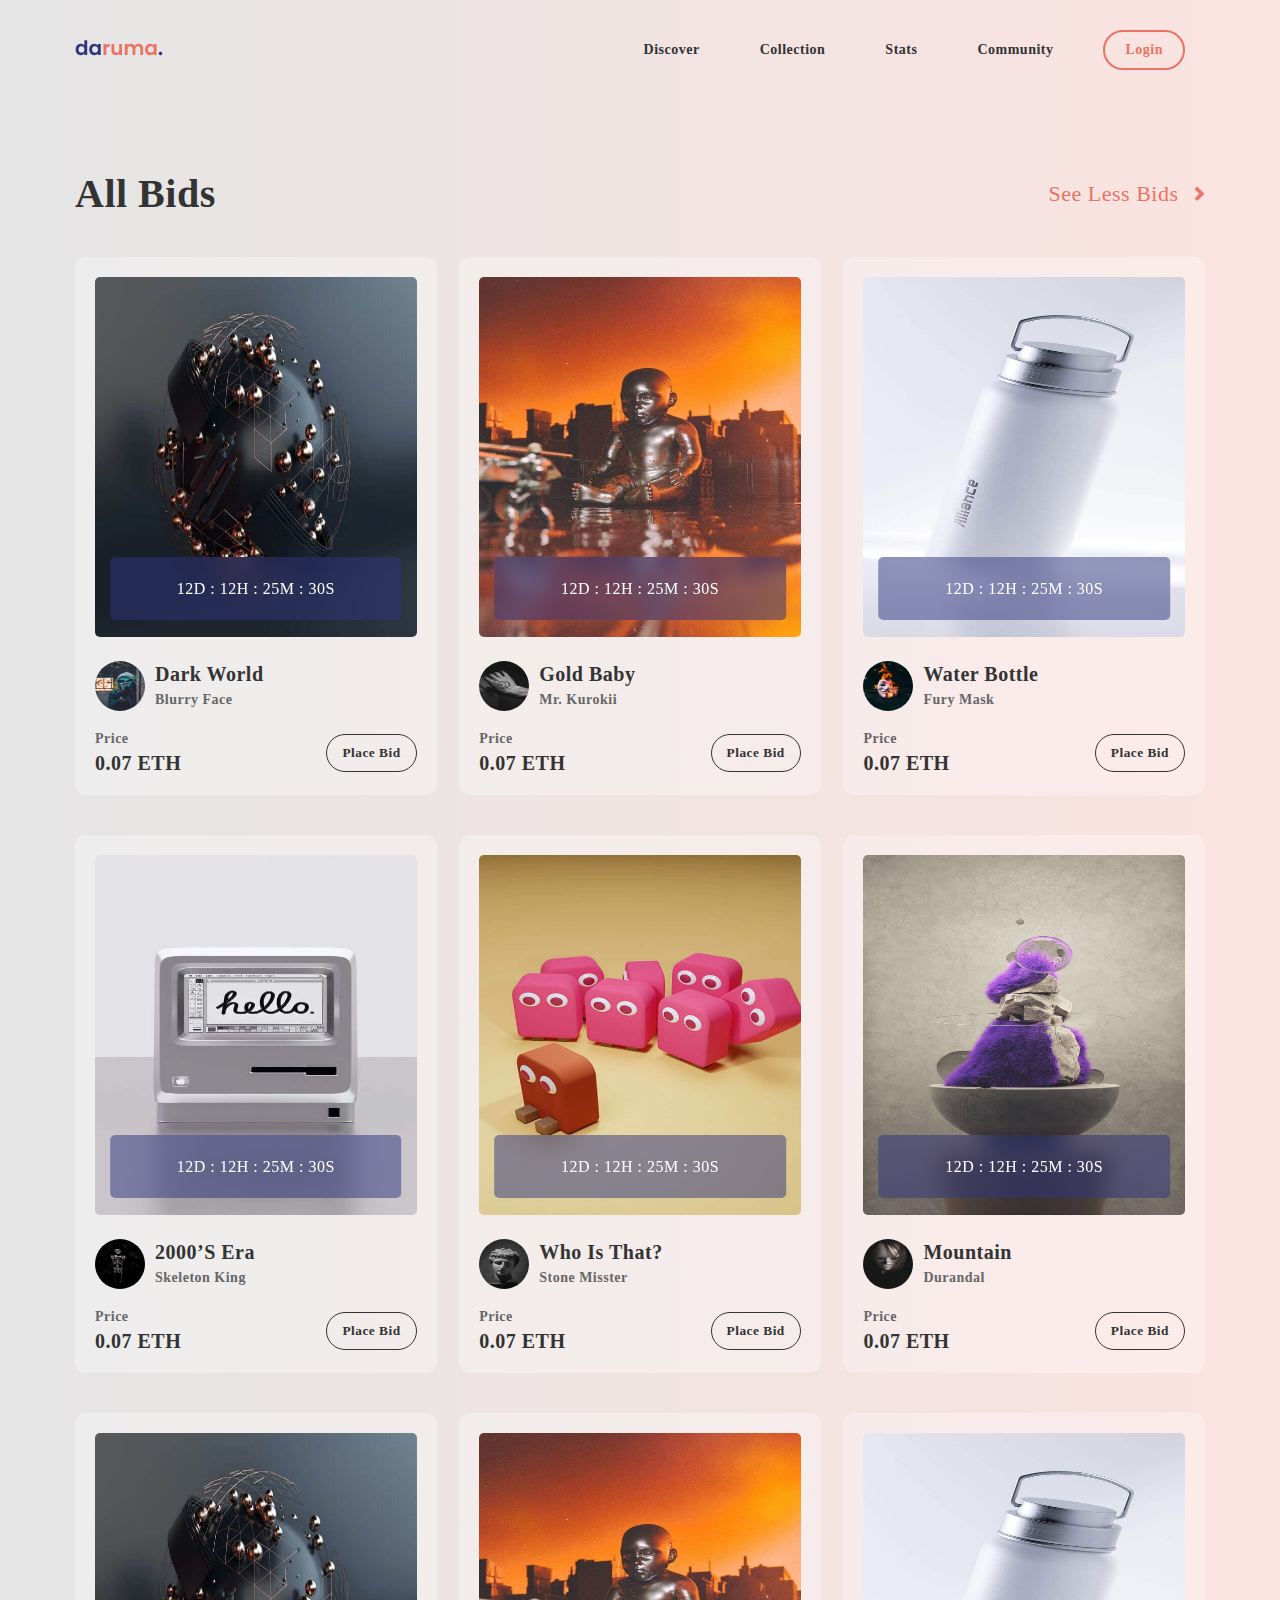
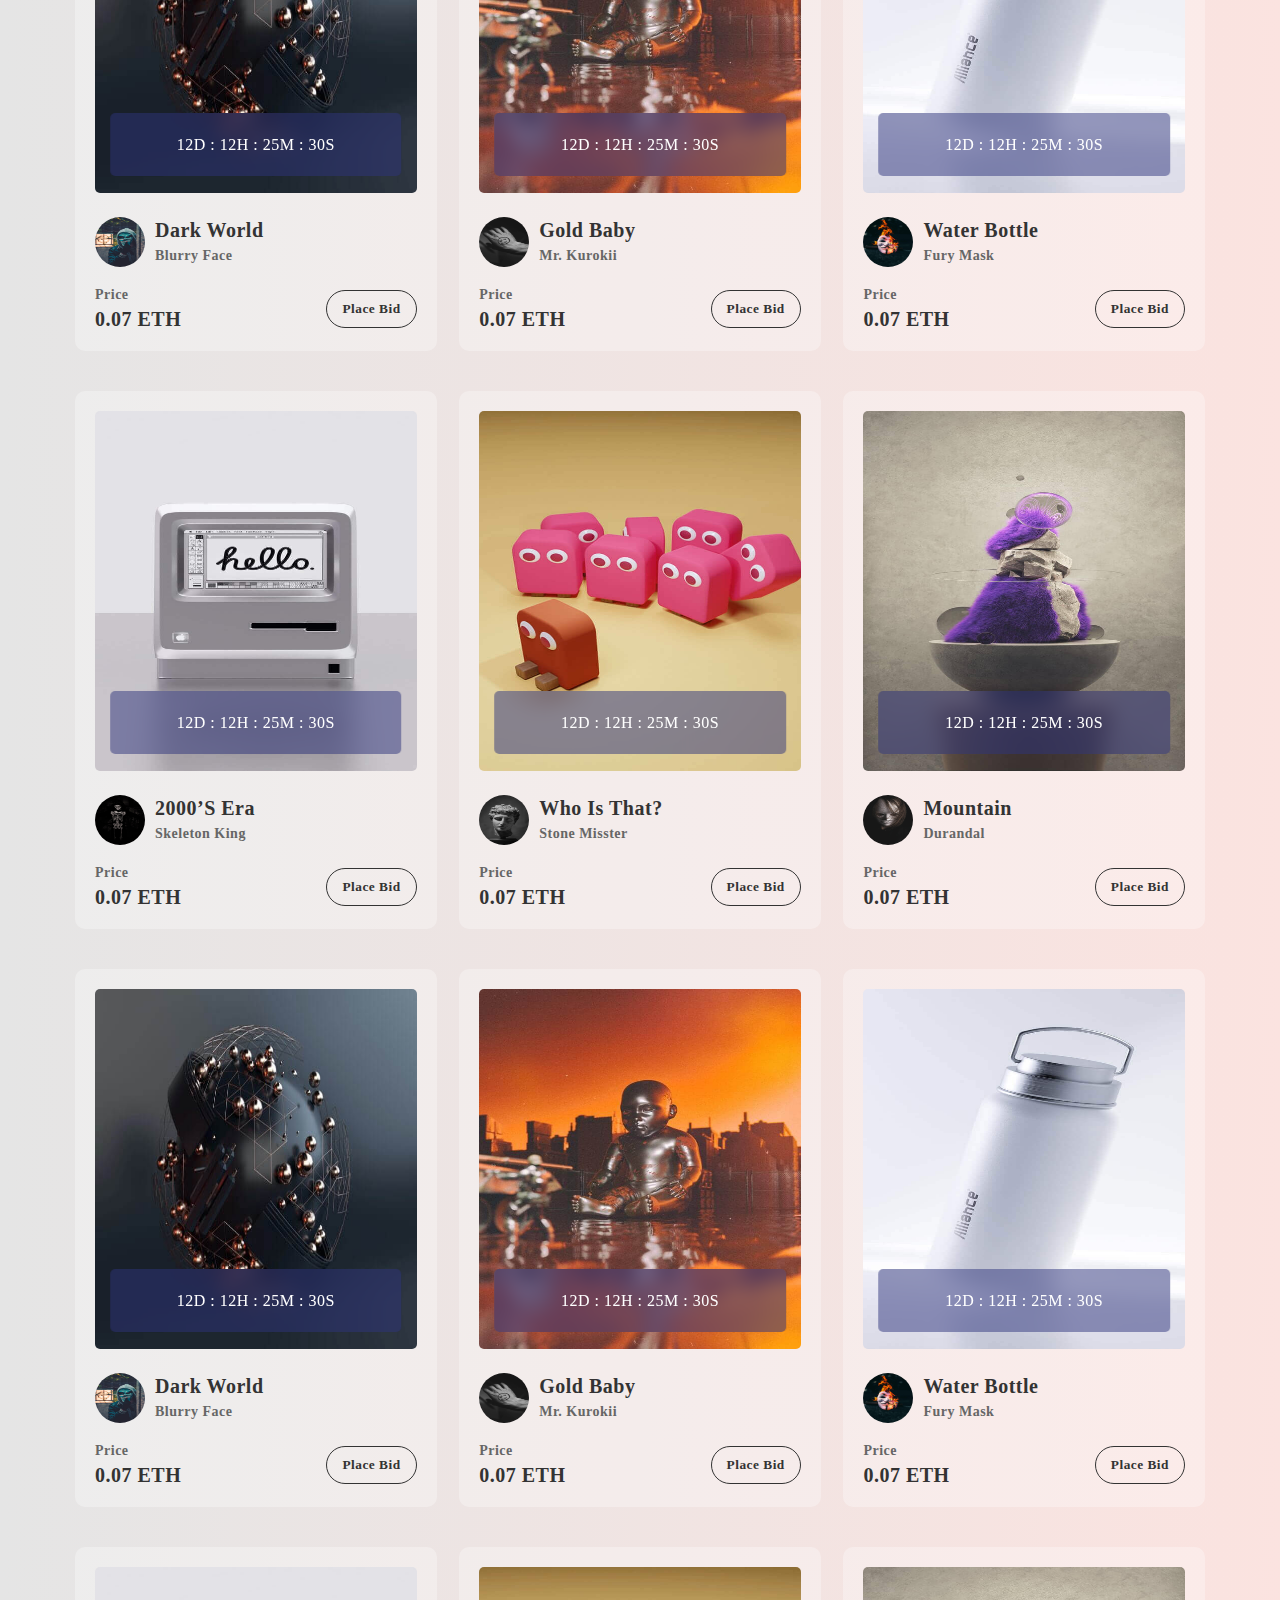
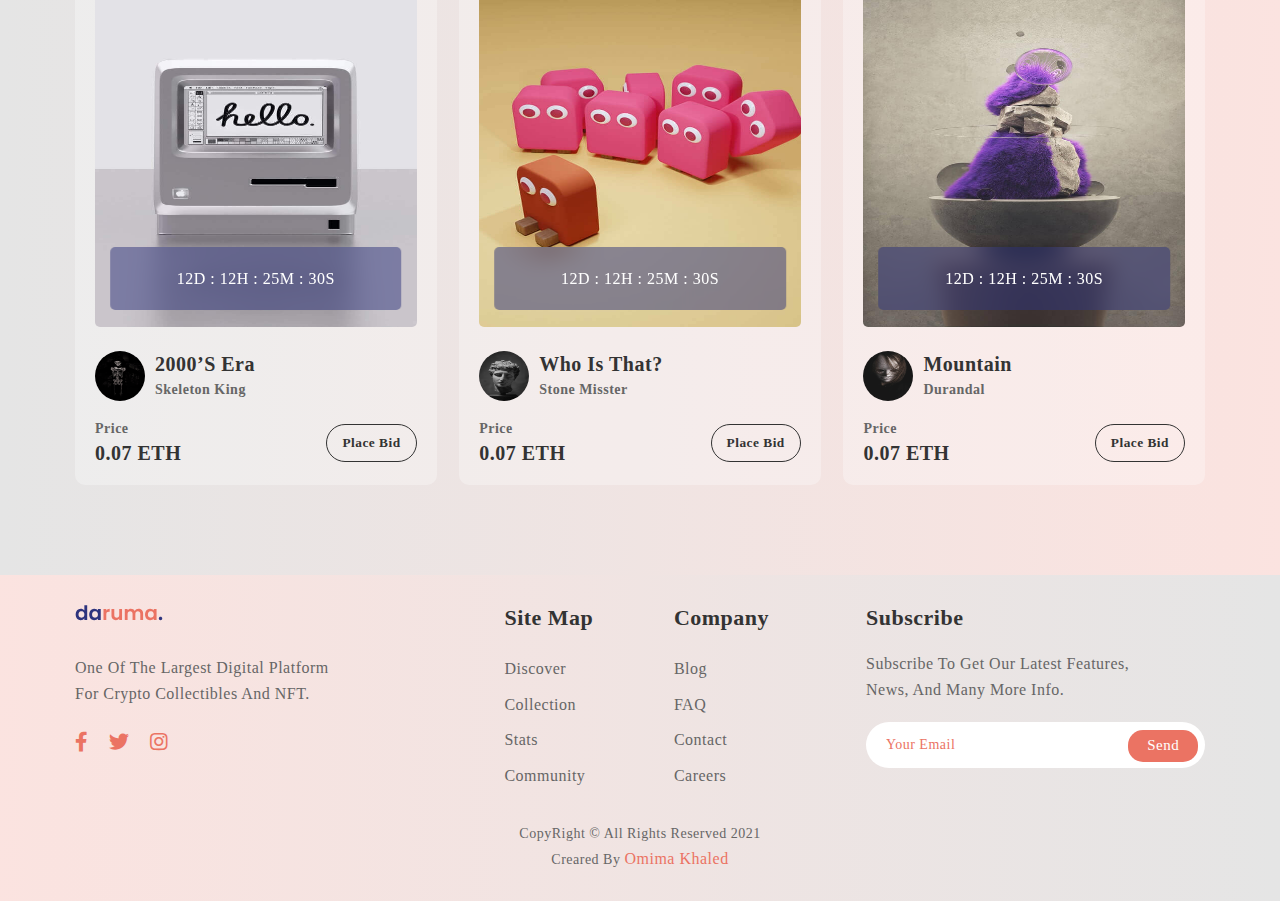
==== bids.html @ 7a7c2b6b "upload Daruma project" ====
<!DOCTYPE html>
<html lang="en">

<head>
    <meta charset="UTF-8">
    <meta name="viewport" content="width=device-width, initial-scale=1.0">
    <title>Daruma</title>
    <link rel="icon" href="images/page-Icon.png">
    <!-- main css file -->
    <link rel="stylesheet" href="css/style.css">
    <!-- font awesome css file -->
    <link rel="stylesheet" href="css/all.min.css">
    <!-- font family : metropolis -->
    <link rel="stylesheet" media="screen" href="https://fontlibrary.org//face/metropolis" type="text/css" />
    <!-- font family : poppins  -->
    <link rel="preconnect" href="https://fonts.googleapis.com">
    <link rel="preconnect" href="https://fonts.gstatic.com" crossorigin>
    <link
        href="https://fonts.googleapis.com/css2?family=Poppins:ital,wght@0,100;0,200;0,300;0,400;0,500;0,600;0,700;0,800;0,900;1,100;1,200;1,300;1,400;1,500;1,600;1,700;1,800;1,900&display=swap"
        rel="stylesheet">
</head>

<body>
    <div class="header" style="background-image: var(--gradient-2) ;">
        <div class="container">
            <header>
                <div class="logo">
                    <a href="index.html">
                        <svg width="88" height="16" viewBox="0 0 88 16" fill="none" xmlns="http://www.w3.org/2000/svg">
                            <path
                                d="M0.66 9.42C0.66 8.3 0.88 7.30667 1.32 6.44C1.77333 5.57333 2.38667 4.90667 3.16 4.44C3.93333 3.97333 4.79333 3.74 5.74 3.74C6.46 3.74 7.14667 3.9 7.8 4.22C8.45333 4.52667 8.97333 4.94 9.36 5.46V0.2H12.2V15H9.36V13.36C9.01333 13.9067 8.52667 14.3467 7.9 14.68C7.27333 15.0133 6.54667 15.18 5.72 15.18C4.78667 15.18 3.93333 14.94 3.16 14.46C2.38667 13.98 1.77333 13.3067 1.32 12.44C0.88 11.56 0.66 10.5533 0.66 9.42ZM9.38 9.46C9.38 8.78 9.24667 8.2 8.98 7.72C8.71333 7.22667 8.35333 6.85333 7.9 6.6C7.44667 6.33333 6.96 6.2 6.44 6.2C5.92 6.2 5.44 6.32667 5 6.58C4.56 6.83333 4.2 7.20667 3.92 7.7C3.65333 8.18 3.52 8.75333 3.52 9.42C3.52 10.0867 3.65333 10.6733 3.92 11.18C4.2 11.6733 4.56 12.0533 5 12.32C5.45333 12.5867 5.93333 12.72 6.44 12.72C6.96 12.72 7.44667 12.5933 7.9 12.34C8.35333 12.0733 8.71333 11.7 8.98 11.22C9.24667 10.7267 9.38 10.14 9.38 9.46ZM14.2147 9.42C14.2147 8.3 14.4347 7.30667 14.8747 6.44C15.328 5.57333 15.9347 4.90667 16.6947 4.44C17.468 3.97333 18.328 3.74 19.2747 3.74C20.1014 3.74 20.8214 3.90667 21.4347 4.24C22.0614 4.57333 22.5614 4.99333 22.9347 5.5V3.92H25.7547V15H22.9347V13.38C22.5747 13.9 22.0747 14.3333 21.4347 14.68C20.808 15.0133 20.0814 15.18 19.2547 15.18C18.3214 15.18 17.468 14.94 16.6947 14.46C15.9347 13.98 15.328 13.3067 14.8747 12.44C14.4347 11.56 14.2147 10.5533 14.2147 9.42ZM22.9347 9.46C22.9347 8.78 22.8014 8.2 22.5347 7.72C22.268 7.22667 21.908 6.85333 21.4547 6.6C21.0014 6.33333 20.5147 6.2 19.9947 6.2C19.4747 6.2 18.9947 6.32667 18.5547 6.58C18.1147 6.83333 17.7547 7.20667 17.4747 7.7C17.208 8.18 17.0747 8.75333 17.0747 9.42C17.0747 10.0867 17.208 10.6733 17.4747 11.18C17.7547 11.6733 18.1147 12.0533 18.5547 12.32C19.008 12.5867 19.488 12.72 19.9947 12.72C20.5147 12.72 21.0014 12.5933 21.4547 12.34C21.908 12.0733 22.268 11.7 22.5347 11.22C22.8014 10.7267 22.9347 10.14 22.9347 9.46ZM85.5497 15.14C85.043 15.14 84.623 14.9867 84.2897 14.68C83.9697 14.36 83.8097 13.9667 83.8097 13.5C83.8097 13.0333 83.9697 12.6467 84.2897 12.34C84.623 12.02 85.043 11.86 85.5497 11.86C86.043 11.86 86.4497 12.02 86.7697 12.34C87.0897 12.6467 87.2497 13.0333 87.2497 13.5C87.2497 13.9667 87.0897 14.36 86.7697 14.68C86.4497 14.9867 86.043 15.14 85.5497 15.14Z"
                                fill="#2E347E" />
                            <path
                                d="M31.2894 5.64C31.6494 5.05333 32.116 4.59333 32.6894 4.26C33.276 3.92667 33.9427 3.76 34.6894 3.76V6.7H33.9494C33.0694 6.7 32.4027 6.90667 31.9494 7.32C31.5094 7.73333 31.2894 8.45333 31.2894 9.48V15H28.4894V3.92H31.2894V5.64ZM47.0353 3.92V15H44.2153V13.6C43.8553 14.08 43.382 14.46 42.7953 14.74C42.222 15.0067 41.5953 15.14 40.9153 15.14C40.0486 15.14 39.282 14.96 38.6153 14.6C37.9486 14.2267 37.422 13.6867 37.0353 12.98C36.662 12.26 36.4753 11.4067 36.4753 10.42V3.92H39.2753V10.02C39.2753 10.9 39.4953 11.58 39.9353 12.06C40.3753 12.5267 40.9753 12.76 41.7353 12.76C42.5086 12.76 43.1153 12.5267 43.5553 12.06C43.9953 11.58 44.2153 10.9 44.2153 10.02V3.92H47.0353ZM63.558 3.76C64.918 3.76 66.0113 4.18 66.838 5.02C67.678 5.84667 68.098 7.00667 68.098 8.5V15H65.298V8.88C65.298 8.01333 65.078 7.35333 64.638 6.9C64.198 6.43333 63.598 6.2 62.838 6.2C62.078 6.2 61.4713 6.43333 61.018 6.9C60.578 7.35333 60.358 8.01333 60.358 8.88V15H57.558V8.88C57.558 8.01333 57.338 7.35333 56.898 6.9C56.458 6.43333 55.858 6.2 55.098 6.2C54.3246 6.2 53.7113 6.43333 53.258 6.9C52.818 7.35333 52.598 8.01333 52.598 8.88V15H49.798V3.92H52.598V5.26C52.958 4.79333 53.418 4.42667 53.978 4.16C54.5513 3.89333 55.178 3.76 55.858 3.76C56.7246 3.76 57.498 3.94667 58.178 4.32C58.858 4.68 59.3846 5.2 59.758 5.88C60.118 5.24 60.638 4.72667 61.318 4.34C62.0113 3.95333 62.758 3.76 63.558 3.76ZM70.035 9.42C70.035 8.3 70.255 7.30667 70.695 6.44C71.1483 5.57333 71.755 4.90667 72.515 4.44C73.2883 3.97333 74.1483 3.74 75.095 3.74C75.9217 3.74 76.6417 3.90667 77.255 4.24C77.8817 4.57333 78.3817 4.99333 78.755 5.5V3.92H81.575V15H78.755V13.38C78.395 13.9 77.895 14.3333 77.255 14.68C76.6283 15.0133 75.9017 15.18 75.075 15.18C74.1417 15.18 73.2883 14.94 72.515 14.46C71.755 13.98 71.1483 13.3067 70.695 12.44C70.255 11.56 70.035 10.5533 70.035 9.42ZM78.755 9.46C78.755 8.78 78.6217 8.2 78.355 7.72C78.0883 7.22667 77.7283 6.85333 77.275 6.6C76.8217 6.33333 76.335 6.2 75.815 6.2C75.295 6.2 74.815 6.32667 74.375 6.58C73.935 6.83333 73.575 7.20667 73.295 7.7C73.0283 8.18 72.895 8.75333 72.895 9.42C72.895 10.0867 73.0283 10.6733 73.295 11.18C73.575 11.6733 73.935 12.0533 74.375 12.32C74.8283 12.5867 75.3083 12.72 75.815 12.72C76.335 12.72 76.8217 12.5933 77.275 12.34C77.7283 12.0733 78.0883 11.7 78.355 11.22C78.6217 10.7267 78.755 10.14 78.755 9.46Z"
                                fill="#EB7363" />
                        </svg>
                    </a>
                </div>
                <nav>
                    <ul class="links">
                        <li><a href="#discover">Discover</a></li>
                        <li><a href="#collection">Collection</a></li>
                        <li><a href="#stats">Stats</a></li>
                        <li><a href="#community">Community</a></li>
                    </ul>
                    <button id="login-button" class="login">Login</button>
                    <i id="menu" class="fas fa-stream"></i>
                    <i id="profile-pic" class="fas fa-user-circle"></i>
                    <ul class="user-list" style="display: none;">
                        <li>Your profile</li>
                        <li>Setting</li>
                        <li class="log-out">Logout</li>
                    </ul>
                </nav>
            </header>
        </div>
    </div>
    <section class="hot-bid">
        <div class="container">
            <div class="heading-content">
                <h2>All Bids</h2>
                <span class="less-bids"> See Less Bids<i class="fas fa-angle-right"></i> </span>
            </div>
            <div class="hot-bid-cont">
                <div class="hot-bid-img">
                    <img class="bid-image" src="images/bid/bid1.jpg" alt="hot-bid-image">
                    <div class="img-det">
                        <span class="blur"></span>
                        <p class="info"> 12D : 12H : 25M : 30S</p>
                    </div>
                    <div class="bid-img-info">
                        <div class="artist-info">
                            <img class="artist-pp" src="images/bid/bid-d1.jpg" alt="profile-picture">
                            <h4>
                                Dark World
                                <br>
                                <span>Blurry Face</span>
                            </h4>
                        </div>
                        <div class="bid-price">
                            <span>
                                Price
                                <strong>0.07 ETH</strong>
                            </span>
                            <button>Place Bid</button>
                        </div>
                    </div>
                </div>
                <div class="hot-bid-img">
                    <img class="bid-image" src="images/bid/bid2.jpg" alt="hot-bid-image">
                    <div class="img-det">
                        <span class="blur"></span>
                        <p class="info"> 12D : 12H : 25M : 30S</p>
                    </div>
                    <div class="bid-img-info">
                        <div class="artist-info">
                            <img class="artist-pp" src="images/bid/bid-d2.jpg" alt="profile-picture">
                            <h4>
                                Gold baby
                                <br>
                                <span>Mr. Kurokii</span>
                            </h4>
                        </div>
                        <div class="bid-price">
                            <span>
                                Price
                                <strong>0.07 ETH</strong>
                            </span>
                            <button>Place Bid</button>
                        </div>
                    </div>
                </div>
                <div class="hot-bid-img">
                    <img class="bid-image" src="images/bid/bid3.jpg" alt="hot-bid-image">
                    <div class="img-det">
                        <span class="blur"></span>
                        <p class="info"> 12D : 12H : 25M : 30S</p>
                    </div>
                    <div class="bid-img-info">
                        <div class="artist-info">
                            <img class="artist-pp" src="images/bid/bid-d3.jpg" alt="profile-picture">
                            <h4>
                                Water Bottle
                                <br>
                                <span>Fury Mask</span>
                            </h4>
                        </div>
                        <div class="bid-price">
                            <span>
                                Price
                                <strong>0.07 ETH</strong>
                            </span>
                            <button>Place Bid</button>
                        </div>
                    </div>
                </div>
                <div class="hot-bid-img">
                    <img class="bid-image" src="images/bid/bid4.jpg" alt="hot-bid-image">
                    <div class="img-det">
                        <span class="blur"></span>
                        <p class="info"> 12D : 12H : 25M : 30S</p>
                    </div>
                    <div class="bid-img-info">
                        <div class="artist-info">
                            <img class="artist-pp" src="images/bid/bid-d4.jpg" alt="profile-picture">
                            <h4>
                                2000’s Era
                                <br>
                                <span>Skeleton King</span>
                            </h4>
                        </div>
                        <div class="bid-price">
                            <span>
                                Price
                                <strong>0.07 ETH</strong>
                            </span>
                            <button>Place Bid</button>
                        </div>
                    </div>
                </div>
                <div class="hot-bid-img">
                    <img class="bid-image" src="images/bid/bid5.jpg" alt="hot-bid-image">
                    <div class="img-det">
                        <span class="blur"></span>
                        <p class="info"> 12D : 12H : 25M : 30S</p>
                    </div>
                    <div class="bid-img-info">
                        <div class="artist-info">
                            <img class="artist-pp" src="images/bid/bid-d5.jpg" alt="profile-picture">
                            <h4>
                                Who is that?
                                <br>
                                <span>Stone Misster</span>
                            </h4>
                        </div>
                        <div class="bid-price">
                            <span>
                                Price
                                <strong>0.07 ETH</strong>
                            </span>
                            <button>Place Bid</button>
                        </div>
                    </div>
                </div>
                <div class="hot-bid-img">
                    <img class="bid-image" src="images/bid/bid6.jpg" alt="hot-bid-image">
                    <div class="img-det">
                        <span class="blur"></span>
                        <p class="info"> 12D : 12H : 25M : 30S</p>
                    </div>
                    <div class="bid-img-info">
                        <div class="artist-info">
                            <img class="artist-pp" src="images/bid/bid-d6.jpg" alt="profile-picture">
                            <h4>
                                Mountain
                                <br>
                                <span>Durandal</span>
                            </h4>
                        </div>
                        <div class="bid-price">
                            <span>
                                Price
                                <strong>0.07 ETH</strong>
                            </span>
                            <button>Place Bid</button>
                        </div>
                    </div>
                </div>
                <div class="hot-bid-img">
                    <img class="bid-image" src="images/bid/bid1.jpg" alt="hot-bid-image">
                    <div class="img-det">
                        <span class="blur"></span>
                        <p class="info"> 12D : 12H : 25M : 30S</p>
                    </div>
                    <div class="bid-img-info">
                        <div class="artist-info">
                            <img class="artist-pp" src="images/bid/bid-d1.jpg" alt="profile-picture">
                            <h4>
                                Dark World
                                <br>
                                <span>Blurry Face</span>
                            </h4>
                        </div>
                        <div class="bid-price">
                            <span>
                                Price
                                <strong>0.07 ETH</strong>
                            </span>
                            <button>Place Bid</button>
                        </div>
                    </div>
                </div>
                <div class="hot-bid-img">
                    <img class="bid-image" src="images/bid/bid2.jpg" alt="hot-bid-image">
                    <div class="img-det">
                        <span class="blur"></span>
                        <p class="info"> 12D : 12H : 25M : 30S</p>
                    </div>
                    <div class="bid-img-info">
                        <div class="artist-info">
                            <img class="artist-pp" src="images/bid/bid-d2.jpg" alt="profile-picture">
                            <h4>
                                Gold baby
                                <br>
                                <span>Mr. Kurokii</span>
                            </h4>
                        </div>
                        <div class="bid-price">
                            <span>
                                Price
                                <strong>0.07 ETH</strong>
                            </span>
                            <button>Place Bid</button>
                        </div>
                    </div>
                </div>
                <div class="hot-bid-img">
                    <img class="bid-image" src="images/bid/bid3.jpg" alt="hot-bid-image">
                    <div class="img-det">
                        <span class="blur"></span>
                        <p class="info"> 12D : 12H : 25M : 30S</p>
                    </div>
                    <div class="bid-img-info">
                        <div class="artist-info">
                            <img class="artist-pp" src="images/bid/bid-d3.jpg" alt="profile-picture">
                            <h4>
                                Water Bottle
                                <br>
                                <span>Fury Mask</span>
                            </h4>
                        </div>
                        <div class="bid-price">
                            <span>
                                Price
                                <strong>0.07 ETH</strong>
                            </span>
                            <button>Place Bid</button>
                        </div>
                    </div>
                </div>
                <div class="hot-bid-img">
                    <img class="bid-image" src="images/bid/bid4.jpg" alt="hot-bid-image">
                    <div class="img-det">
                        <span class="blur"></span>
                        <p class="info"> 12D : 12H : 25M : 30S</p>
                    </div>
                    <div class="bid-img-info">
                        <div class="artist-info">
                            <img class="artist-pp" src="images/bid/bid-d4.jpg" alt="profile-picture">
                            <h4>
                                2000’s Era
                                <br>
                                <span>Skeleton King</span>
                            </h4>
                        </div>
                        <div class="bid-price">
                            <span>
                                Price
                                <strong>0.07 ETH</strong>
                            </span>
                            <button>Place Bid</button>
                        </div>
                    </div>
                </div>
                <div class="hot-bid-img">
                    <img class="bid-image" src="images/bid/bid5.jpg" alt="hot-bid-image">
                    <div class="img-det">
                        <span class="blur"></span>
                        <p class="info"> 12D : 12H : 25M : 30S</p>
                    </div>
                    <div class="bid-img-info">
                        <div class="artist-info">
                            <img class="artist-pp" src="images/bid/bid-d5.jpg" alt="profile-picture">
                            <h4>
                                Who is that?
                                <br>
                                <span>Stone Misster</span>
                            </h4>
                        </div>
                        <div class="bid-price">
                            <span>
                                Price
                                <strong>0.07 ETH</strong>
                            </span>
                            <button>Place Bid</button>
                        </div>
                    </div>
                </div>
                <div class="hot-bid-img">
                    <img class="bid-image" src="images/bid/bid6.jpg" alt="hot-bid-image">
                    <div class="img-det">
                        <span class="blur"></span>
                        <p class="info"> 12D : 12H : 25M : 30S</p>
                    </div>
                    <div class="bid-img-info">
                        <div class="artist-info">
                            <img class="artist-pp" src="images/bid/bid-d6.jpg" alt="profile-picture">
                            <h4>
                                Mountain
                                <br>
                                <span>Durandal</span>
                            </h4>
                        </div>
                        <div class="bid-price">
                            <span>
                                Price
                                <strong>0.07 ETH</strong>
                            </span>
                            <button>Place Bid</button>
                        </div>
                    </div>
                </div>
                <div class="hot-bid-img">
                    <img class="bid-image" src="images/bid/bid1.jpg" alt="hot-bid-image">
                    <div class="img-det">
                        <span class="blur"></span>
                        <p class="info"> 12D : 12H : 25M : 30S</p>
                    </div>
                    <div class="bid-img-info">
                        <div class="artist-info">
                            <img class="artist-pp" src="images/bid/bid-d1.jpg" alt="profile-picture">
                            <h4>
                                Dark World
                                <br>
                                <span>Blurry Face</span>
                            </h4>
                        </div>
                        <div class="bid-price">
                            <span>
                                Price
                                <strong>0.07 ETH</strong>
                            </span>
                            <button>Place Bid</button>
                        </div>
                    </div>
                </div>
                <div class="hot-bid-img">
                    <img class="bid-image" src="images/bid/bid2.jpg" alt="hot-bid-image">
                    <div class="img-det">
                        <span class="blur"></span>
                        <p class="info"> 12D : 12H : 25M : 30S</p>
                    </div>
                    <div class="bid-img-info">
                        <div class="artist-info">
                            <img class="artist-pp" src="images/bid/bid-d2.jpg" alt="profile-picture">
                            <h4>
                                Gold baby
                                <br>
                                <span>Mr. Kurokii</span>
                            </h4>
                        </div>
                        <div class="bid-price">
                            <span>
                                Price
                                <strong>0.07 ETH</strong>
                            </span>
                            <button>Place Bid</button>
                        </div>
                    </div>
                </div>
                <div class="hot-bid-img">
                    <img class="bid-image" src="images/bid/bid3.jpg" alt="hot-bid-image">
                    <div class="img-det">
                        <span class="blur"></span>
                        <p class="info"> 12D : 12H : 25M : 30S</p>
                    </div>
                    <div class="bid-img-info">
                        <div class="artist-info">
                            <img class="artist-pp" src="images/bid/bid-d3.jpg" alt="profile-picture">
                            <h4>
                                Water Bottle
                                <br>
                                <span>Fury Mask</span>
                            </h4>
                        </div>
                        <div class="bid-price">
                            <span>
                                Price
                                <strong>0.07 ETH</strong>
                            </span>
                            <button>Place Bid</button>
                        </div>
                    </div>
                </div>
                <div class="hot-bid-img">
                    <img class="bid-image" src="images/bid/bid4.jpg" alt="hot-bid-image">
                    <div class="img-det">
                        <span class="blur"></span>
                        <p class="info"> 12D : 12H : 25M : 30S</p>
                    </div>
                    <div class="bid-img-info">
                        <div class="artist-info">
                            <img class="artist-pp" src="images/bid/bid-d4.jpg" alt="profile-picture">
                            <h4>
                                2000’s Era
                                <br>
                                <span>Skeleton King</span>
                            </h4>
                        </div>
                        <div class="bid-price">
                            <span>
                                Price
                                <strong>0.07 ETH</strong>
                            </span>
                            <button>Place Bid</button>
                        </div>
                    </div>
                </div>
                <div class="hot-bid-img">
                    <img class="bid-image" src="images/bid/bid5.jpg" alt="hot-bid-image">
                    <div class="img-det">
                        <span class="blur"></span>
                        <p class="info"> 12D : 12H : 25M : 30S</p>
                    </div>
                    <div class="bid-img-info">
                        <div class="artist-info">
                            <img class="artist-pp" src="images/bid/bid-d5.jpg" alt="profile-picture">
                            <h4>
                                Who is that?
                                <br>
                                <span>Stone Misster</span>
                            </h4>
                        </div>
                        <div class="bid-price">
                            <span>
                                Price
                                <strong>0.07 ETH</strong>
                            </span>
                            <button>Place Bid</button>
                        </div>
                    </div>
                </div>
                <div class="hot-bid-img">
                    <img class="bid-image" src="images/bid/bid6.jpg" alt="hot-bid-image">
                    <div class="img-det">
                        <span class="blur"></span>
                        <p class="info"> 12D : 12H : 25M : 30S</p>
                    </div>
                    <div class="bid-img-info">
                        <div class="artist-info">
                            <img class="artist-pp" src="images/bid/bid-d6.jpg" alt="profile-picture">
                            <h4>
                                Mountain
                                <br>
                                <span>Durandal</span>
                            </h4>
                        </div>
                        <div class="bid-price">
                            <span>
                                Price
                                <strong>0.07 ETH</strong>
                            </span>
                            <button>Place Bid</button>
                        </div>
                    </div>
                </div>
            </div>
        </div>
    </section>
    <footer>
        <div class="container">
            <div class="footer-content">
                <div>
                    <div class="logo">
                        <svg width="88" height="16" viewBox="0 0 88 16" fill="none" xmlns="http://www.w3.org/2000/svg">
                            <path
                                d="M0.66 9.42C0.66 8.3 0.88 7.30667 1.32 6.44C1.77333 5.57333 2.38667 4.90667 3.16 4.44C3.93333 3.97333 4.79333 3.74 5.74 3.74C6.46 3.74 7.14667 3.9 7.8 4.22C8.45333 4.52667 8.97333 4.94 9.36 5.46V0.2H12.2V15H9.36V13.36C9.01333 13.9067 8.52667 14.3467 7.9 14.68C7.27333 15.0133 6.54667 15.18 5.72 15.18C4.78667 15.18 3.93333 14.94 3.16 14.46C2.38667 13.98 1.77333 13.3067 1.32 12.44C0.88 11.56 0.66 10.5533 0.66 9.42ZM9.38 9.46C9.38 8.78 9.24667 8.2 8.98 7.72C8.71333 7.22667 8.35333 6.85333 7.9 6.6C7.44667 6.33333 6.96 6.2 6.44 6.2C5.92 6.2 5.44 6.32667 5 6.58C4.56 6.83333 4.2 7.20667 3.92 7.7C3.65333 8.18 3.52 8.75333 3.52 9.42C3.52 10.0867 3.65333 10.6733 3.92 11.18C4.2 11.6733 4.56 12.0533 5 12.32C5.45333 12.5867 5.93333 12.72 6.44 12.72C6.96 12.72 7.44667 12.5933 7.9 12.34C8.35333 12.0733 8.71333 11.7 8.98 11.22C9.24667 10.7267 9.38 10.14 9.38 9.46ZM14.2147 9.42C14.2147 8.3 14.4347 7.30667 14.8747 6.44C15.328 5.57333 15.9347 4.90667 16.6947 4.44C17.468 3.97333 18.328 3.74 19.2747 3.74C20.1014 3.74 20.8214 3.90667 21.4347 4.24C22.0614 4.57333 22.5614 4.99333 22.9347 5.5V3.92H25.7547V15H22.9347V13.38C22.5747 13.9 22.0747 14.3333 21.4347 14.68C20.808 15.0133 20.0814 15.18 19.2547 15.18C18.3214 15.18 17.468 14.94 16.6947 14.46C15.9347 13.98 15.328 13.3067 14.8747 12.44C14.4347 11.56 14.2147 10.5533 14.2147 9.42ZM22.9347 9.46C22.9347 8.78 22.8014 8.2 22.5347 7.72C22.268 7.22667 21.908 6.85333 21.4547 6.6C21.0014 6.33333 20.5147 6.2 19.9947 6.2C19.4747 6.2 18.9947 6.32667 18.5547 6.58C18.1147 6.83333 17.7547 7.20667 17.4747 7.7C17.208 8.18 17.0747 8.75333 17.0747 9.42C17.0747 10.0867 17.208 10.6733 17.4747 11.18C17.7547 11.6733 18.1147 12.0533 18.5547 12.32C19.008 12.5867 19.488 12.72 19.9947 12.72C20.5147 12.72 21.0014 12.5933 21.4547 12.34C21.908 12.0733 22.268 11.7 22.5347 11.22C22.8014 10.7267 22.9347 10.14 22.9347 9.46ZM85.5497 15.14C85.043 15.14 84.623 14.9867 84.2897 14.68C83.9697 14.36 83.8097 13.9667 83.8097 13.5C83.8097 13.0333 83.9697 12.6467 84.2897 12.34C84.623 12.02 85.043 11.86 85.5497 11.86C86.043 11.86 86.4497 12.02 86.7697 12.34C87.0897 12.6467 87.2497 13.0333 87.2497 13.5C87.2497 13.9667 87.0897 14.36 86.7697 14.68C86.4497 14.9867 86.043 15.14 85.5497 15.14Z"
                                fill="#2E347E" />
                            <path
                                d="M31.2894 5.64C31.6494 5.05333 32.116 4.59333 32.6894 4.26C33.276 3.92667 33.9427 3.76 34.6894 3.76V6.7H33.9494C33.0694 6.7 32.4027 6.90667 31.9494 7.32C31.5094 7.73333 31.2894 8.45333 31.2894 9.48V15H28.4894V3.92H31.2894V5.64ZM47.0353 3.92V15H44.2153V13.6C43.8553 14.08 43.382 14.46 42.7953 14.74C42.222 15.0067 41.5953 15.14 40.9153 15.14C40.0486 15.14 39.282 14.96 38.6153 14.6C37.9486 14.2267 37.422 13.6867 37.0353 12.98C36.662 12.26 36.4753 11.4067 36.4753 10.42V3.92H39.2753V10.02C39.2753 10.9 39.4953 11.58 39.9353 12.06C40.3753 12.5267 40.9753 12.76 41.7353 12.76C42.5086 12.76 43.1153 12.5267 43.5553 12.06C43.9953 11.58 44.2153 10.9 44.2153 10.02V3.92H47.0353ZM63.558 3.76C64.918 3.76 66.0113 4.18 66.838 5.02C67.678 5.84667 68.098 7.00667 68.098 8.5V15H65.298V8.88C65.298 8.01333 65.078 7.35333 64.638 6.9C64.198 6.43333 63.598 6.2 62.838 6.2C62.078 6.2 61.4713 6.43333 61.018 6.9C60.578 7.35333 60.358 8.01333 60.358 8.88V15H57.558V8.88C57.558 8.01333 57.338 7.35333 56.898 6.9C56.458 6.43333 55.858 6.2 55.098 6.2C54.3246 6.2 53.7113 6.43333 53.258 6.9C52.818 7.35333 52.598 8.01333 52.598 8.88V15H49.798V3.92H52.598V5.26C52.958 4.79333 53.418 4.42667 53.978 4.16C54.5513 3.89333 55.178 3.76 55.858 3.76C56.7246 3.76 57.498 3.94667 58.178 4.32C58.858 4.68 59.3846 5.2 59.758 5.88C60.118 5.24 60.638 4.72667 61.318 4.34C62.0113 3.95333 62.758 3.76 63.558 3.76ZM70.035 9.42C70.035 8.3 70.255 7.30667 70.695 6.44C71.1483 5.57333 71.755 4.90667 72.515 4.44C73.2883 3.97333 74.1483 3.74 75.095 3.74C75.9217 3.74 76.6417 3.90667 77.255 4.24C77.8817 4.57333 78.3817 4.99333 78.755 5.5V3.92H81.575V15H78.755V13.38C78.395 13.9 77.895 14.3333 77.255 14.68C76.6283 15.0133 75.9017 15.18 75.075 15.18C74.1417 15.18 73.2883 14.94 72.515 14.46C71.755 13.98 71.1483 13.3067 70.695 12.44C70.255 11.56 70.035 10.5533 70.035 9.42ZM78.755 9.46C78.755 8.78 78.6217 8.2 78.355 7.72C78.0883 7.22667 77.7283 6.85333 77.275 6.6C76.8217 6.33333 76.335 6.2 75.815 6.2C75.295 6.2 74.815 6.32667 74.375 6.58C73.935 6.83333 73.575 7.20667 73.295 7.7C73.0283 8.18 72.895 8.75333 72.895 9.42C72.895 10.0867 73.0283 10.6733 73.295 11.18C73.575 11.6733 73.935 12.0533 74.375 12.32C74.8283 12.5867 75.3083 12.72 75.815 12.72C76.335 12.72 76.8217 12.5933 77.275 12.34C77.7283 12.0733 78.0883 11.7 78.355 11.22C78.6217 10.7267 78.755 10.14 78.755 9.46Z"
                                fill="#EB7363" />
                        </svg>
                    </div>
                    <p>
                        One of the largest digital platform <br> for crypto collectibles and NFT.
                    </p>
                    <div class="social-media">
                        <a href="https://www.facebook.com">
                            <i class="fab fa-facebook-f"></i>
                        </a>
                        <a href="https://www.twitter.com">
                            <i class="fab fa-twitter"></i>
                        </a>
                        <a href="https://www.instagram.com">
                            <i class="fab fa-instagram"></i>
                        </a>
                    </div>
                </div>
                <div class="footer-links">
                    <div>
                        <h3>Site map</h3>
                        <ul>
                            <li>
                                <a href="#discover">Discover</a>
                            </li>
                            <li>
                                <a href="#collection">Collection</a>
                            </li>
                            <li>
                                <a href="#stats">Stats</a>
                            </li>
                            <li>
                                <a href="#community">Community</a>
                            </li>
                        </ul>
                    </div>
                    <div>
                        <h3>Company</h3>
                        <ul>
                            <li>
                                <a href="#">Blog</a>
                            </li>
                            <li>
                                <a href="#">FAQ</a>
                            </li>
                            <li>
                                <a href="#">contact</a>
                            </li>
                            <li>
                                <a href="#">careers</a>
                            </li>
                        </ul>
                    </div>
                </div>
                <div>
                    <h3>Subscribe</h3>
                    <p>
                        Subscribe to get our latest features, <br> news, and many more info.
                    </p>
                    <div class="mail-inp">
                        <form>
                            <input type="email" placeholder="Your Email" required>
                            <input type="submit" value="Send">
                        </form>
                    </div>
                </div>
            </div>
            <p class="rights"> CopyRight &copy; all rights reserved 2021 <br> creared by <span>Omima Khaled</span></p>
        </div>
    </footer>
    <script>
        let lessBidsBtn = document.querySelector(".less-bids");
        lessBidsBtn.addEventListener("click", () => {
            window.open("index.html", "_self");
        })
    </script>
</body>

</html>
---- css/style.css ----
/* background: rgba(235, 115, 99, 0.2);
filter: blur(480px); */
/* general style */
:root {
    --font-family-1: "Poppins", sans-serif;
    --font-family-2: "MetropolisRegular";
    --color-1: #eb7363;
    --color-2: #eb736333;
    --color-3: #2e347e;
    --color-4: #e5e5e5;
    --color-5: #2e347c80;
    --bg-clr-blur: #ffffff4d;
    --desc-color: #666666;
    --heading-color: #333333;
    --gradient-1: linear-gradient(to right, var(--color-2), var(--color-4));
    --gradient-2: linear-gradient(to right, var(--color-4), var(--color-2));
}
* {
    padding: 0;
    margin: 0;
    box-sizing: border-box;
    letter-spacing: 0.5px;
    font-family: var(--font-family-2);
    user-select: none;
    text-transform: capitalize;
}
h1,
h2,
h3,
h4,
h5,
h6,
nav {
    font-family: var(--font-family-2);
    color: var(--heading-color);
}
html {
    scroll-behavior: smooth;
}
ul {
    list-style: none;
}
a {
    text-decoration: none;
}
/* components */
.img-det {
    position: absolute;
    left: 50%;
    width: 100%;
    text-align: center;
    font-size: 16px;
    padding: 20px;
    border-radius: 5px;
    -webkit-border-radius: 5px;
    -moz-border-radius: 5px;
    -ms-border-radius: 5px;
    -o-border-radius: 5px;
    transform: translateX(-50%);
    -moz-transform: translateX(-50%);
    -ms-transform: translateX(-50%);
    -o-transform: translateX(-50%);
    -webkit-transform: translateX(-50%);
}
.img-det .blur {
    display: block;
    width: 100%;
    padding: 20px;
    background-color: var(--color-5);
    backdrop-filter: blur(10px);
    height: 63px;
    padding: 20px;
    border-radius: 5px;
    -webkit-border-radius: 5px;
    -moz-border-radius: 5px;
    -ms-border-radius: 5px;
    -o-border-radius: 5px;
}
.img-det .info {
    color: white;
    position: absolute;
    z-index: 5;
    width: fit-content;
    background-color: transparent;
    left: 50%;
    top: 50%;
    transform: translate(-50%, -50%);
    -webkit-transform: translate(-50%, -50%);
    -moz-transform: translate(-50%, -50%);
    -ms-transform: translate(-50%, -50%);
    -o-transform: translate(-50%, -50%);
}
/* container dimensions */
.container {
    padding-left: 20px;
    padding-right: 20px;
    margin-left: auto;
    margin-right: auto;
}
@media (min-width: 768px) {
    .container {
        width: 750px;
    }
}

@media (min-width: 992px) {
    .container {
        width: 970px;
    }
}
@media (min-width: 1200px) {
    .container {
        width: 1170px;
    }
}
/* discover section */
.discover {
    background-image: var(--gradient-1);
    padding-bottom: 100px;
    position: relative;
    z-index: 1;
}
/*  & nav style */
.container header {
    display: flex;
    justify-content: space-between;
    align-items: center;
    padding: 30px 0;
    position: relative;
}
.container nav {
    display: flex;
    justify-content: space-between;
    align-items: center;
    font-size: 14px;
}
.container nav #menu {
    color: var(--color-1);
    font-size: 25px;
    cursor: pointer;
    display: none;
}
#profile-pic {
    margin-left: 20px;
    font-size: 30px;
    color: var(--color-5);
    display: none;
    cursor: pointer;
}
.container nav ul {
    display: flex;
    justify-content: space-between;
    align-items: center;
}
.container nav ul li {
    margin: 0 30px;
}
.container nav ul li a {
    color: var(--heading-color);
    font-weight: bold;
    transition: 0.3s;
    -webkit-transition: 0.3s;
    -moz-transition: 0.3s;
    -ms-transition: 0.3s;
    -o-transition: 0.3s;
}
.container nav ul li a:hover {
    color: var(--color-1);
}
ul .close-menu {
    display: none;
    color: var(--color-1);
    font-size: 20px;
    font-weight: bolder;
    position: absolute;
    right: 20px;
    top: 15px;
    cursor: pointer;
}
.container .login {
    background-color: transparent;
    border: 2px solid var(--color-1);
    color: var(--color-1);
    padding: 10px 20px;
    margin: 0 20px;
    font-size: 14px;
    cursor: pointer;
    font-weight: bold;
    font-family: inherit;
    border-radius: 26px;
    -webkit-border-radius: 26px;
    -moz-border-radius: 26px;
    -ms-border-radius: 26px;
    -o-border-radius: 26px;
    transition: 0.3s;
    -webkit-transition: 0.3s;
    -moz-transition: 0.3s;
    -ms-transition: 0.3s;
    -o-transition: 0.3s;
}
.container .login:hover {
    background: var(--color-1);
    color: white;
}
nav .user-list {
    width: 200px;
    background-color: white;
    color: var(--color-1);
    font-size: 18px;
    position: absolute;
    z-index: 10;
    right: 0;
    top: 68px;
    flex-direction: column;
    justify-content: center;
    border-radius: 10px;
    -webkit-border-radius: 10px;
    -moz-border-radius: 10px;
    -ms-border-radius: 10px;
    -o-border-radius: 10px;
    display: none;
    padding: 0 0;
}
nav .user-list li {
    text-align: center;
    width: 100%;
    padding: 20px 0;
    cursor: pointer;
    border-bottom: 1px solid var(--color-2);
}
nav .user-list li:last-of-type {
    border: none;
}
/* discover-text style*/
.discover .container .disc-content {
    display: flex;
    justify-content: space-between;
    align-items: center;
}
.discover .container .discover-text {
    margin-bottom: 50px;
    margin-top: 130px;
}
.discover .container .discover-text h1 {
    font-size: 64px;
    margin-bottom: 25px;
    line-height: 71.68px;
}
.discover .container .discover-text p {
    font-size: 24px;
    line-height: 36px;
    margin-bottom: 25px;
    color: var(--desc-color);
}
.discover .container .discover-text button {
    background: var(--color-1);
    color: white;
    border: 2px solid transparent;
    padding: 16px 32px;
    font-size: 18px;
    cursor: pointer;
    border-radius: 38px;
    -webkit-border-radius: 38px;
    -moz-border-radius: 38px;
    -ms-border-radius: 38px;
    -o-border-radius: 38px;
    transition: 0.3s;
    -webkit-transition: 0.3s;
    -moz-transition: 0.3s;
    -ms-transition: 0.3s;
    -o-transition: 0.3s;
}
/* discover imgs style */
.discover .container .discover-imgs {
    position: relative;
    border: 6px solid var(--bg-clr-blur);
    width: fit-content;
    border-radius: 10px;
    -webkit-border-radius: 10px;
    -moz-border-radius: 10px;
    -ms-border-radius: 10px;
    -o-border-radius: 10px;
}
.discover .container .discover-imgs .arr-r {
    display: block;
    position: absolute;
    right: -23px;
    top: 200px;
    width: 46px;
    height: 46px;
    line-height: 50px;
    font-size: 25px;
    border: none;
    cursor: pointer;
    color: var(--heading-color);
    background-color: #ffffffb3;
    backdrop-filter: blur(12px);
    border-radius: 50%;
    -webkit-border-radius: 50%;
    -moz-border-radius: 50%;
    -ms-border-radius: 50%;
    -o-border-radius: 50%;
}
.discover .container .discover-imgs img {
    width: 480px;
    height: 460px;
    display: block;
    border-radius: 10px;
    -webkit-border-radius: 10px;
    -moz-border-radius: 10px;
    -ms-border-radius: 10px;
    -o-border-radius: 10px;
}
.discover .container .discover-imgs .img-det {
    top: 360px;
}
.discover .container .discover-imgs .rect {
    padding: 100px 20px 0;
    background-color: var(--color-3);
    color: white;
    position: absolute;
    z-index: -1;
    left: 180px;
    bottom: -200px;
    width: 380px;
    height: 288px;
    border-radius: 10px;
    -webkit-border-radius: 10px;
    -moz-border-radius: 10px;
    -ms-border-radius: 10px;
    -o-border-radius: 10px;
}
.discover .container .discover-imgs .rect h3 {
    color: white;
    font-size: 24px;
    margin-bottom: 15px;
}
.discover .container .discover-imgs .rect .bid {
    width: 100%;
    display: flex;
    justify-content: space-between;
    margin-bottom: 15px;
}
.discover .container .discover-imgs .rect .bid ul li {
    color: white;
    font-size: 22px;
}
.discover .container .discover-imgs .rect .bid ul .light {
    font-size: 14px;
    font-weight: 200;
    margin-bottom: 10px;
}
.discover .container .discover-imgs .rect button {
    display: block;
    position: relative;
    z-index: 5;
    width: 100%;
    padding: 15px 0;
    text-align: center;
    font-size: 16px;
    cursor: pointer;
    background-color: transparent;
    color: white;
    border: white solid 1px;
    border-radius: 26px;
    -webkit-border-radius: 26px;
    -moz-border-radius: 26px;
    -ms-border-radius: 26px;
    -o-border-radius: 26px;
}
/* state sec */
.discover .container .stats {
    display: flex;
    justify-content: space-between;
    align-items: center;
    width: 50%;
    margin-top: 30px;
}
.discover .container .stats div h2 {
    margin-bottom: 15px;
    font-size: 40px;
}
.discover .container .stats div p {
    color: var(--desc-color);
    font-size: 24px;
}
@media (max-width: 1100px) {
    .discover .container .discover-imgs .rect {
        left: 56px;
    }
}
@media (max-width: 992px) {
    .discover {
        padding-bottom: 50px;
    }
    .container nav ul li {
        margin: 0 15px;
    }
    .discover .container .disc-content {
        flex-direction: column;
        align-items: center;
        justify-content: center;
    }
    .discover .container .discover-imgs img {
        width: 533.3px;
    }
    .discover .container .discover-text {
        margin-top: 30px;
    }
    .discover .container .discover-imgs {
        border: none;
    }
    .discover .container .discover-imgs .rect {
        position: relative;
        height: fit-content;
        padding: 20px;
        z-index: 5;
        bottom: auto;
        left: auto;
        margin: 20px auto;
    }
    .discover .container .stats {
        width: 70%;
        margin: 30px auto;
    }
}
@media (max-width: 768px) {
    .discover .container {
        position: relative;
    }
    .container nav #menu {
        display: block;
    }
    .container nav ul {
        display: none;
        position: absolute;
        flex-direction: column;
        top: 90%;
        left: 0;
        width: 100%;
        padding: 30px 0;
        background-color: white;
        border-radius: 10px;
        -webkit-border-radius: 10px;
        -moz-border-radius: 10px;
        -ms-border-radius: 10px;
        -o-border-radius: 10px;
    }
    .container nav ul li {
        padding: 20px;
        font-size: 17px;
    }
    ul .close-menu {
        display: inline;
    }
    .discover .container .disc-content {
        align-items: flex-start;
        justify-content: center;
    }
    .discover .container .discover-text h1 {
        font-size: 50px;
    }
    .discover .container .discover-text p {
        font-size: 20px;
    }
    .discover .container .discover-imgs {
        width: 90%;
    }
    .discover .container .discover-imgs img {
        width: 100%;
        height: 400px;
    }
    .discover .container .discover-imgs .arr-r {
        top: 180px;
    }
    .discover .container .discover-imgs .img-det {
        top: 300px;
    }
    .discover .container .discover-imgs .rect {
        width: 288px;
    }
    .discover .container .stats {
        width: 90%;
    }
    .discover .container .stats div h2 {
        font-size: 30px;
    }
    .discover .container .stats div p {
        font-size: 20px;
    }
}
/* trend section &  hot bid section style */
.trend {
    background-image: var(--gradient-2);
    padding: 70px 0;
}
.trend .container .heading-content,
.hot-bid .container .heading-content {
    display: flex;
    justify-content: space-between;
    align-items: center;
    margin-bottom: 20px;
}
.trend .container .heading-content h2,
.hot-bid .container .heading-content h2 {
    font-size: 40px;
}
.trend .container .heading-content span,
.hot-bid .container .heading-content span {
    color: var(--color-1);
    font-size: 22px;
    display: flex;
    align-items: center;
    justify-content: center;
    cursor: pointer;
}
.trend .container .heading-content span i,
.hot-bid .container .heading-content span i {
    padding-left: 15px;
}
.trend .container .trend-img-cont,
.hot-bid .container .hot-bid-cont {
    display: flex;
    flex-wrap: wrap;
    justify-content: space-between;
    align-items: center;
}
.trend .container .trend-img-cont .trend-img,
.hot-bid .container .hot-bid-cont .hot-bid-img {
    position: relative;
    width: 32%;
    margin: 20px 0;
    padding: 20px;
    background-color: var(--bg-clr-blur);
    border-radius: 10px;
    -webkit-border-radius: 10px;
    -moz-border-radius: 10px;
    -ms-border-radius: 10px;
    -o-border-radius: 10px;
}
.trend-img-cont .trend-img .t-image,
.hot-bid-cont .hot-bid-img .bid-image {
    width: 100%;
    height: 360px;
    border-radius: 5px;
    -webkit-border-radius: 5px;
    -moz-border-radius: 5px;
    -ms-border-radius: 5px;
    -o-border-radius: 5px;
    transition: 0.3s;
    -webkit-transition: 0.3s;
    -moz-transition: 0.3s;
    -ms-transition: 0.3s;
    -o-transition: 0.3s;
}
.trend-img-cont .trend-img .t-image:hover,
.hot-bid-cont .hot-bid-img .bid-image:hover {
    transform: scale(1.05);
    -webkit-transform: scale(1.05);
    -moz-transform: scale(1.05);
    -ms-transform: scale(1.05);
    -o-transform: scale(1.05);
}
.trend-img-cont .trend-img .t-img-info,
.hot-bid-cont .hot-bid-img .bid-img-info {
    margin-top: 20px;
    width: 100%;
    background-color: transparent;
    border-radius: 5px;
    -webkit-border-radius: 5px;
    -moz-border-radius: 5px;
    -ms-border-radius: 5px;
    -o-border-radius: 5px;
}
.trend-img-cont .trend-img .t-img-info .artist-info,
.hot-bid-cont .hot-bid-img .bid-img-info .artist-info {
    display: flex;
    align-items: center;
    margin-bottom: 20px;
}
.trend-img-cont .trend-img .t-img-info .artist-info h4,
.hot-bid-cont .hot-bid-img .bid-img-info .artist-info h4 {
    font-size: 20px;
    margin-left: 10px;
}
.trend-img-cont .trend-img .t-img-info .artist-info h4 span,
.hot-bid-cont .hot-bid-img .bid-img-info .artist-info h4 span {
    font-size: 14px;
    color: var(--desc-color);
}
.trend-img-cont .trend-img .t-img-info .artist-pp,
.hot-bid-cont .hot-bid-img .bid-img-info .artist-pp {
    width: 50px;
    height: 50px;
    border-radius: 50%;
    -webkit-border-radius: 50%;
    -moz-border-radius: 50%;
    -ms-border-radius: 50%;
    -o-border-radius: 50%;
}
.trend-img-cont .trend-img .t-img-info .t-price,
.hot-bid-cont .hot-bid-img .bid-img-info .bid-price {
    display: flex;
    align-items: center;
    justify-content: space-between;
}
.trend-img-cont .trend-img .t-img-info .t-price span,
.hot-bid-cont .hot-bid-img .bid-img-info .bid-price span {
    color: var(--desc-color);
    font-size: 14px;
    font-weight: bold;
}
.trend-img-cont .trend-img .t-img-info .t-price span strong,
.hot-bid-cont .hot-bid-img .bid-img-info .bid-price span strong {
    display: block;
    margin-top: 5px;
    color: var(--heading-color);
    font-size: 20px;
}
.trend-img-cont .trend-img .t-img-info .t-price button,
.hot-bid-cont .hot-bid-img .bid-img-info .bid-price button {
    border: var(--heading-color) solid 1px;
    padding: 10px 15px;
    color: var(--heading-color);
    background-color: transparent;
    cursor: pointer;
    font-weight: bold;
    border-radius: 25px;
    -webkit-border-radius: 25px;
    -moz-border-radius: 25px;
    -ms-border-radius: 25px;
    -o-border-radius: 25px;
    transition: 0.3s;
    -webkit-transition: 0.3s;
    -moz-transition: 0.3s;
    -ms-transition: 0.3s;
    -o-transition: 0.3s;
}
.trend-img-cont .trend-img .t-img-info .t-price button:hover,
.hot-bid-cont .hot-bid-img .bid-img-info .bid-price button:hover {
    background-color: var(--heading-color);
    color: white;
}
@media (max-width: 992px) {
    .trend .container .trend-img-cont .trend-img,
    .hot-bid .container .hot-bid-cont .hot-bid-img {
        width: 48%;
    }
}
@media (max-width: 600px) {
    .trend .container .heading-content,
    .hot-bid .container .heading-content {
        flex-direction: column;
        justify-content: space-between;
        align-items: flex-start;
    }
    .trend .container .heading-content h2,
    .hot-bid .container .heading-content h2 {
        margin-bottom: 20px;
    }
    .trend .container .trend-img-cont,
    .hot-bid .container .hot-bid-cont {
        justify-content: flex-start;
    }
    .trend .container .trend-img-cont .trend-img,
    .hot-bid .container .hot-bid-cont .hot-bid-img {
        width: 95%;
    }
}
/* sell section style */
.sell {
    padding: 70px 0;
    background-image: var(--gradient-1);
}
.sell .container h2 {
    font-size: 40px;
    margin-bottom: 20px;
}
.sell .container p {
    font-size: 20px;
    color: var(--desc-color);
    line-height: 1.6;
}
.sell .container .sell-steps {
    display: grid;
    grid-template-columns: repeat(auto-fit, minmax(300px, 1fr));
    gap: 30px;
    padding: 20px 0;
}
.sell .container .sell-steps div {
    margin-top: 30px;
    padding: 30px;
    box-shadow: rgba(100, 100, 111, 0.2) 0px 7px 29px 0px;
    border-radius: 10px;
    -webkit-border-radius: 10px;
    -moz-border-radius: 10px;
    -ms-border-radius: 10px;
    -o-border-radius: 10px;
}
.sell .container .sell-steps div h3 {
    font-size: 24px;
    margin-bottom: 20px;
}
.sell .container .sell-steps div p {
    font-size: 16px;
}
.sell .container .sell-steps div span {
    display: block;
    width: fit-content;
    margin-bottom: 20px;
    padding: 20px;
    background-color: #ffdbd5cb;
    border-radius: 10px;
    -webkit-border-radius: 10px;
    -moz-border-radius: 10px;
    -ms-border-radius: 10px;
    -o-border-radius: 10px;
}
.sell .container .sell-steps div span i {
    font-size: 22px;
    color: var(--color-1);
}
/* hot bid section */
.hot-bid {
    background-image: var(--gradient-2);
    padding: 70px 0;
}
.hot-bid .container .hot-bid-cont .hot-bid-img .img-det {
    top: 280px;
    width: calc(100% - 30px);
}
/* artists section */
.p-artists {
    padding: 70px 0;
    background-image: var(--gradient-1);
}
.p-artists .container .heading-content {
    display: flex;
    justify-content: space-between;
    align-items: center;
    margin-bottom: 40px;
}
.p-artists .container .heading-content h2 {
    font-size: 40px;
}
.p-artists .container .heading-content span {
    color: var(--color-1);
    font-size: 22px;
    display: flex;
    align-items: center;
    justify-content: center;
    cursor: pointer;
}
.p-artists .container .heading-content span i {
    padding-left: 15px;
}
.p-artists .container .p-artists-cont {
    display: grid;
    grid-template-columns: repeat(auto-fit, minmax(320px, 1fr));
    gap: 20px;
}
.p-artists .container .p-artists-cont .artist-details {
    background-color: transparent;
    box-shadow: rgba(100, 100, 111, 0.2) 0px 7px 29px 0px;
    border-radius: 10px;
    -webkit-border-radius: 10px;
    -moz-border-radius: 10px;
    -ms-border-radius: 10px;
    -o-border-radius: 10px;
}
.p-artists .container .p-artists-cont .artist-details .art-info {
    display: flex;
    align-items: center;
    justify-content: flex-start;
    padding: 20px;
    width: 100%;
}
.p-artists .container .p-artists-cont .artist-details .art-info img {
    width: 50px;
    height: 50px;
    border-radius: 50%;
    -webkit-border-radius: 50%;
    -moz-border-radius: 50%;
    -ms-border-radius: 50%;
    -o-border-radius: 50%;
}
.p-artists .container .p-artists-cont .artist-details .art-info h4 {
    font-size: 22px;
    margin-left: 20px;
}
.p-artists-cont .artist-details .art-info button {
    display: block;
    width: fit-content;
    margin-left: auto;
    border: var(--heading-color) solid 1px;
    padding: 10px 15px;
    color: var(--heading-color);
    background-color: transparent;
    cursor: pointer;
    font-weight: bold;
    border-radius: 25px;
    -webkit-border-radius: 25px;
    -moz-border-radius: 25px;
    -ms-border-radius: 25px;
    -o-border-radius: 25px;
    transition: 0.3s;
    -webkit-transition: 0.3s;
    -moz-transition: 0.3s;
    -ms-transition: 0.3s;
    -o-transition: 0.3s;
}
.p-artists-cont .artist-details .art-info button:hover {
    background-color: var(--heading-color);
    color: white;
}
.p-artists .container .p-artists-cont .artist-details .art-works {
    display: flex;
    justify-content: space-between;
    padding: 20px;
}
.p-artists .container .p-artists-cont .artist-details .art-works > img {
    width: 46%;
    height: 142px;
    border-radius: 5px;
    -webkit-border-radius: 5px;
    -moz-border-radius: 5px;
    -ms-border-radius: 5px;
    -o-border-radius: 5px;
}
.p-artists-cont .artist-details .art-works .more-photos {
    display: flex;
    flex-wrap: wrap;
    justify-content: space-between;
    width: 51%;
    height: 150px;
}
.p-artists-cont .artist-details .art-works .more-photos img {
    width: 47%;
    height: 67px;
    border-radius: 5px;
    -webkit-border-radius: 5px;
    -moz-border-radius: 5px;
    -ms-border-radius: 5px;
    -o-border-radius: 5px;
}
@media (max-width: 600px) {
    .p-artists .container .heading-content {
        flex-direction: column;
        justify-content: space-between;
        align-items: flex-start;
    }
    .p-artists .container .heading-content h2 {
        margin-bottom: 20px;
    }
}
/* footer style */
footer {
    background-image: var(--gradient-1);
    padding: 30px 0;
}
footer p,
footer a {
    color: var(--desc-color);
    font-size: 16px;
    line-height: 1.6;
}
footer ul li {
    padding: 5px 0;
}
footer ul li a {
    transition: 0.3s;
    -webkit-transition: 0.3s;
    -moz-transition: 0.3s;
    -ms-transition: 0.3s;
    -o-transition: 0.3s;
}
footer ul li a:hover {
    color: var(--color-1);
}
footer h3 {
    font-size: 22px;
    margin-bottom: 20px;
}
footer .container .footer-content {
    display: flex;
    justify-content: space-between;
    align-items: flex-start;
}
footer .container .footer-content div {
    width: 30%;
}

footer .container .footer-content .footer-links {
    display: flex;
    justify-content: space-around;
    align-items: flex-start;
}
footer .container .footer-content div .logo {
    margin-bottom: 30px;
}
footer .container .footer-content div .social-media {
    margin-top: 20px;
    width: 100%;
}
footer .container .footer-content div .social-media a {
    margin-right: 15px;
    font-size: 20px;
    color: var(--color-1);
}
footer .container .footer-content div .mail-inp {
    margin-top: 20px;
    width: 100%;
    position: relative;
}

footer .container .footer-content div .mail-inp form ::placeholder {
    color: var(--color-1);
}
footer .container .footer-content div .mail-inp input {
    border: none;
    outline: none;
    padding: 15px 20px;
    font-size: 14px;
    display: block;
    color: var(--color-1);
    width: 100%;
    border-radius: 25px;
    -webkit-border-radius: 25px;
    -moz-border-radius: 25px;
    -ms-border-radius: 25px;
    -o-border-radius: 25px;
}
footer .container .footer-content div .mail-inp input[type="submit"] {
    position: absolute;
    top: 7.5px;
    right: 2%;
    padding: 7.5px 15px;
    width: 70px;
    color: white;
    background-color: var(--color-1);
    border: none;
    cursor: pointer;
    font-size: 15px;
    border-radius: 15px;
    -webkit-border-radius: 15px;
    -moz-border-radius: 15px;
    -ms-border-radius: 15px;
    -o-border-radius: 15px;
}
footer .container .rights {
    width: 100%;
    font-size: 14px;
    text-align: center;
    margin-top: 30px;
}
footer .container .rights span {
    color: var(--color-1);
    font-size: 16px;
}
@media (max-width: 992px) {
    footer .container .footer-content {
        flex-wrap: wrap;
    }
    footer .container .footer-content div {
        width: 45%;
        margin-bottom: 30px;
    }
    footer .container .footer-content div:last-child {
        margin-bottom: 0px;
    }
}
@media (max-width: 768px) {
    footer .container .footer-content div {
        width: 80%;
    }
    footer .container .footer-content div .mail-inp {
        width: 70%;
    }
}
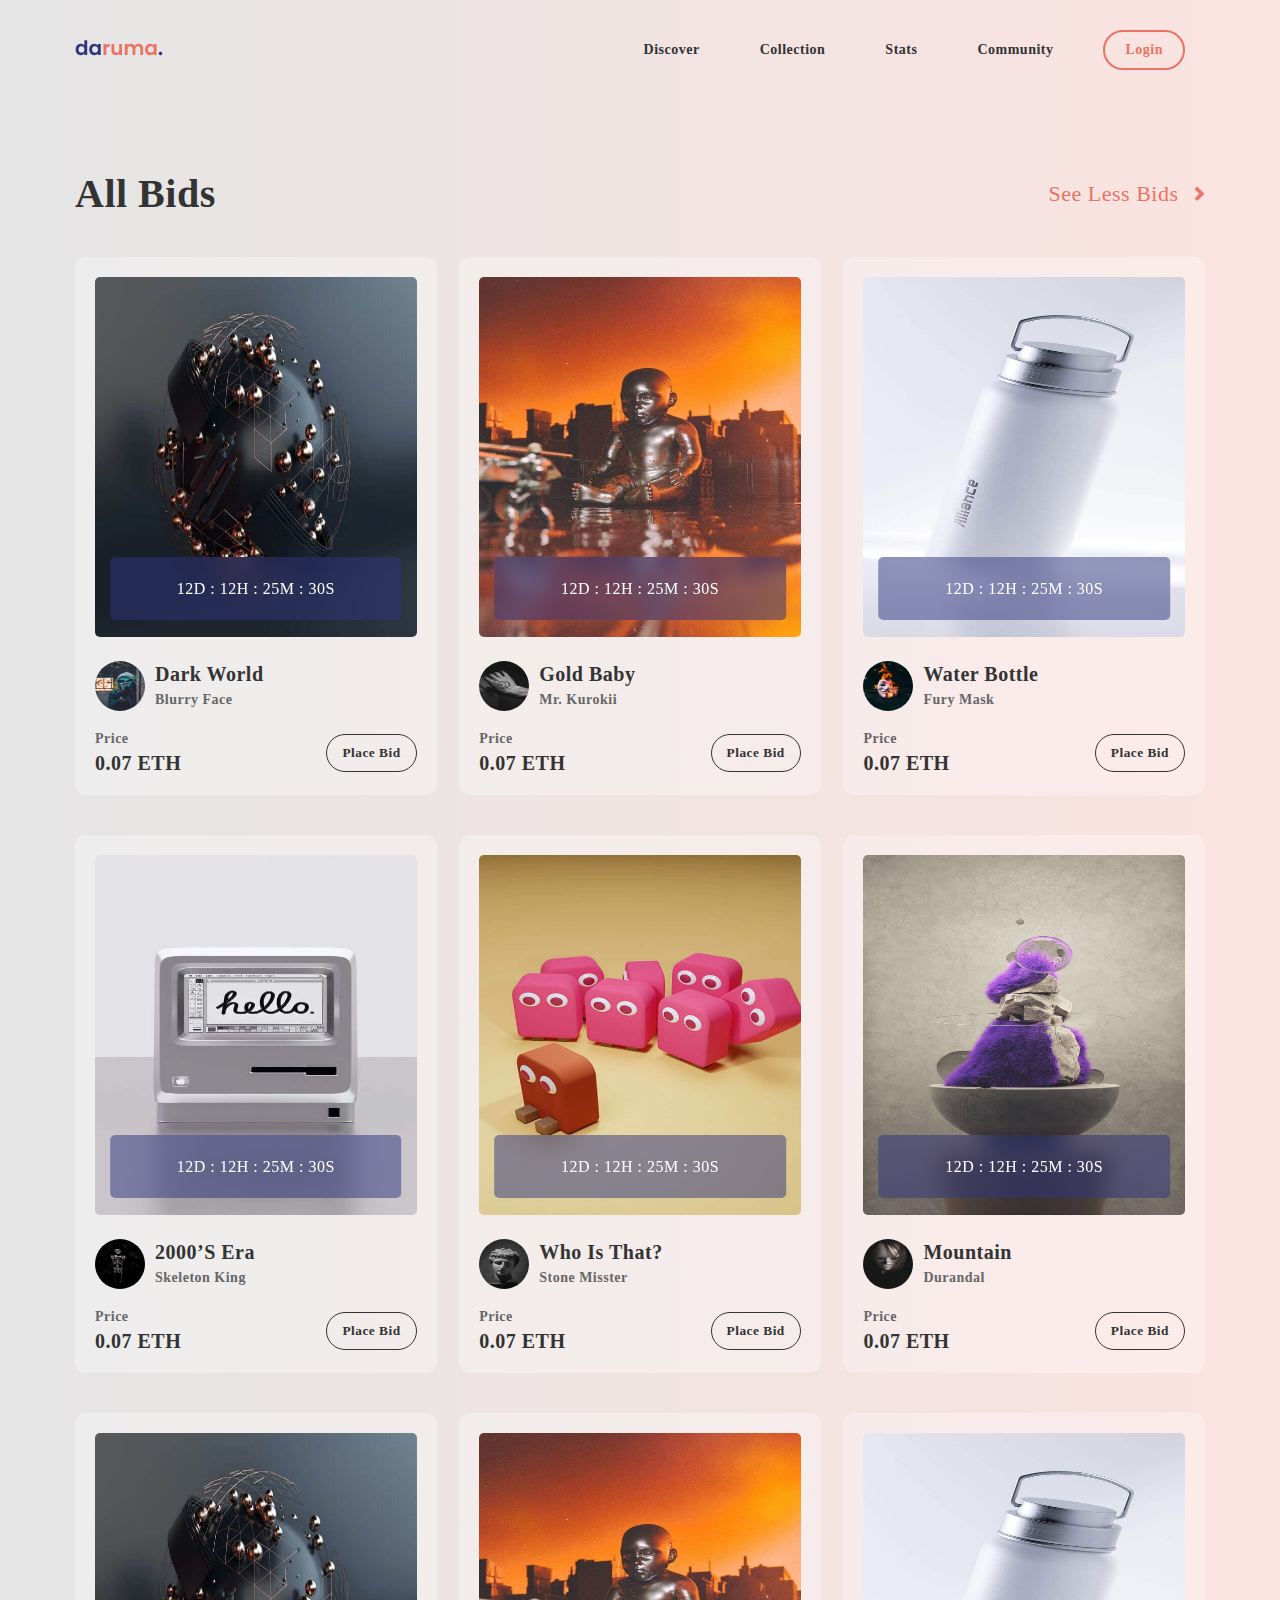
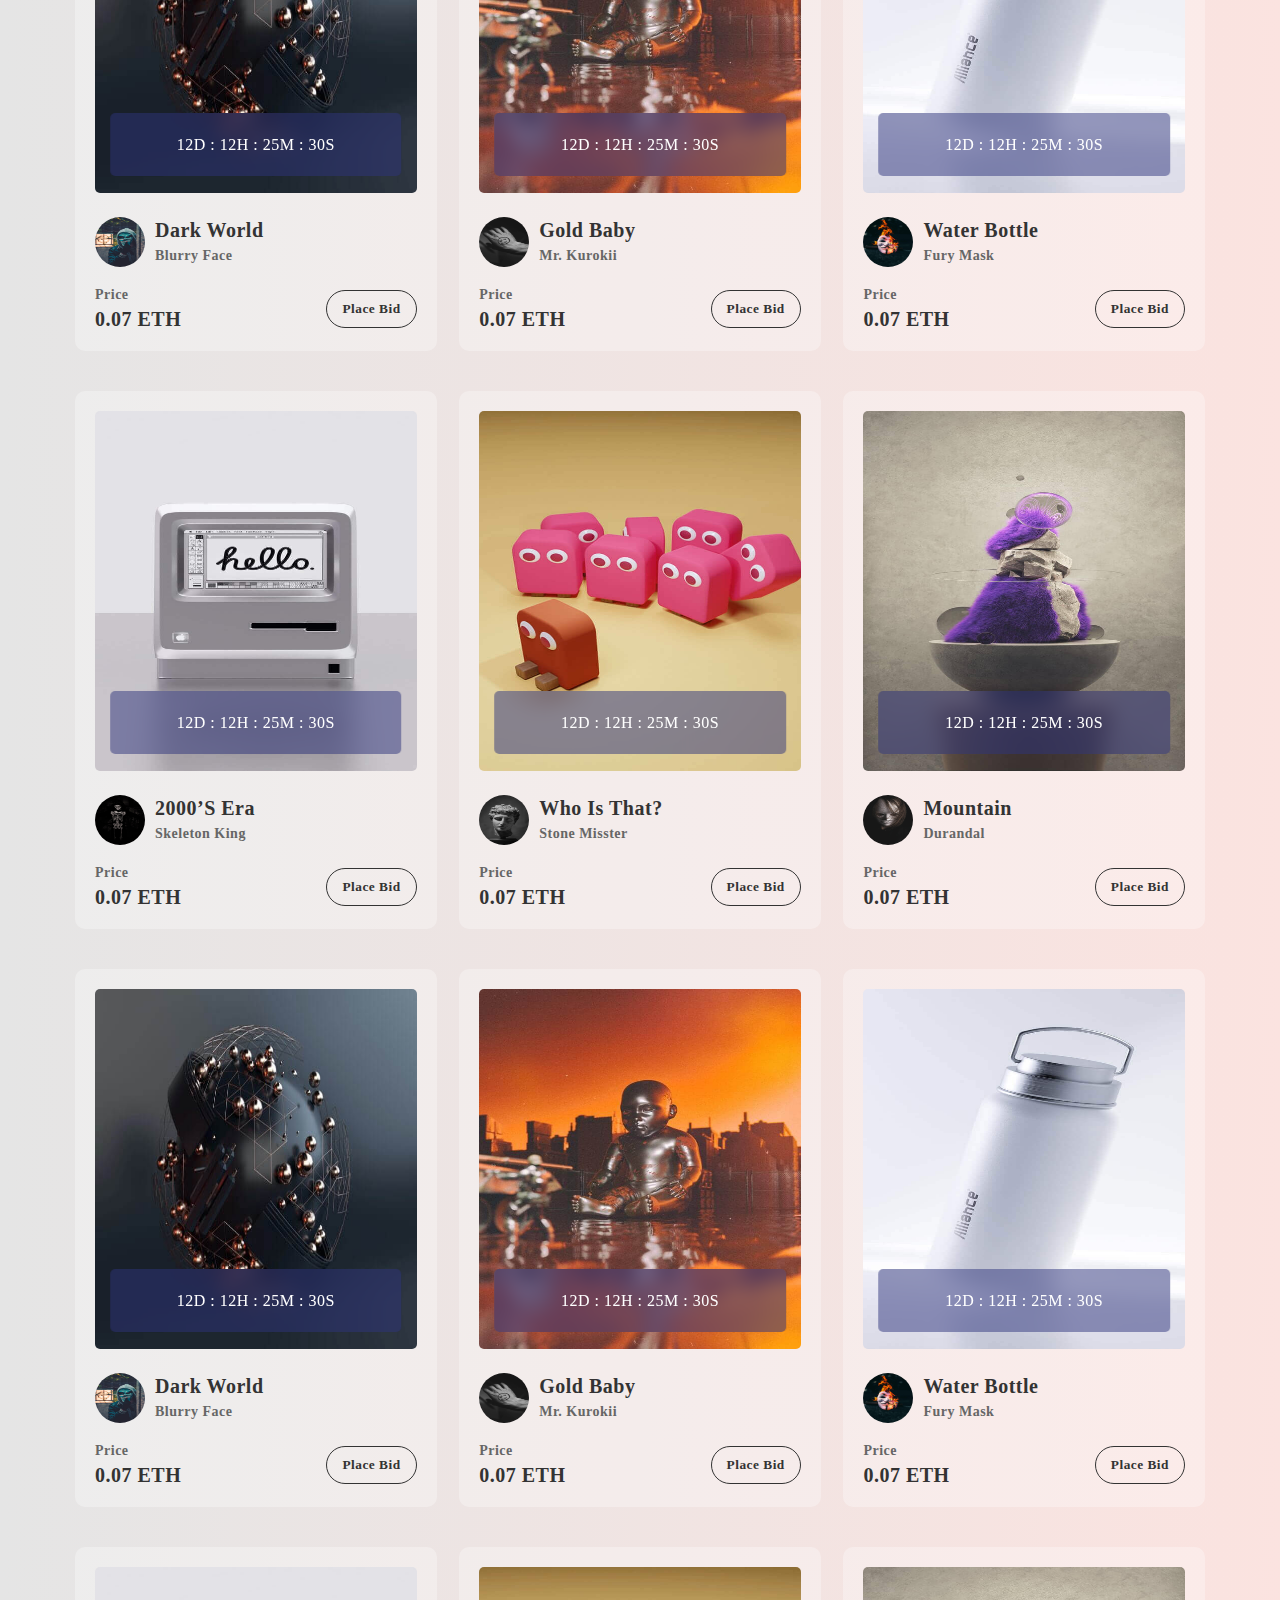
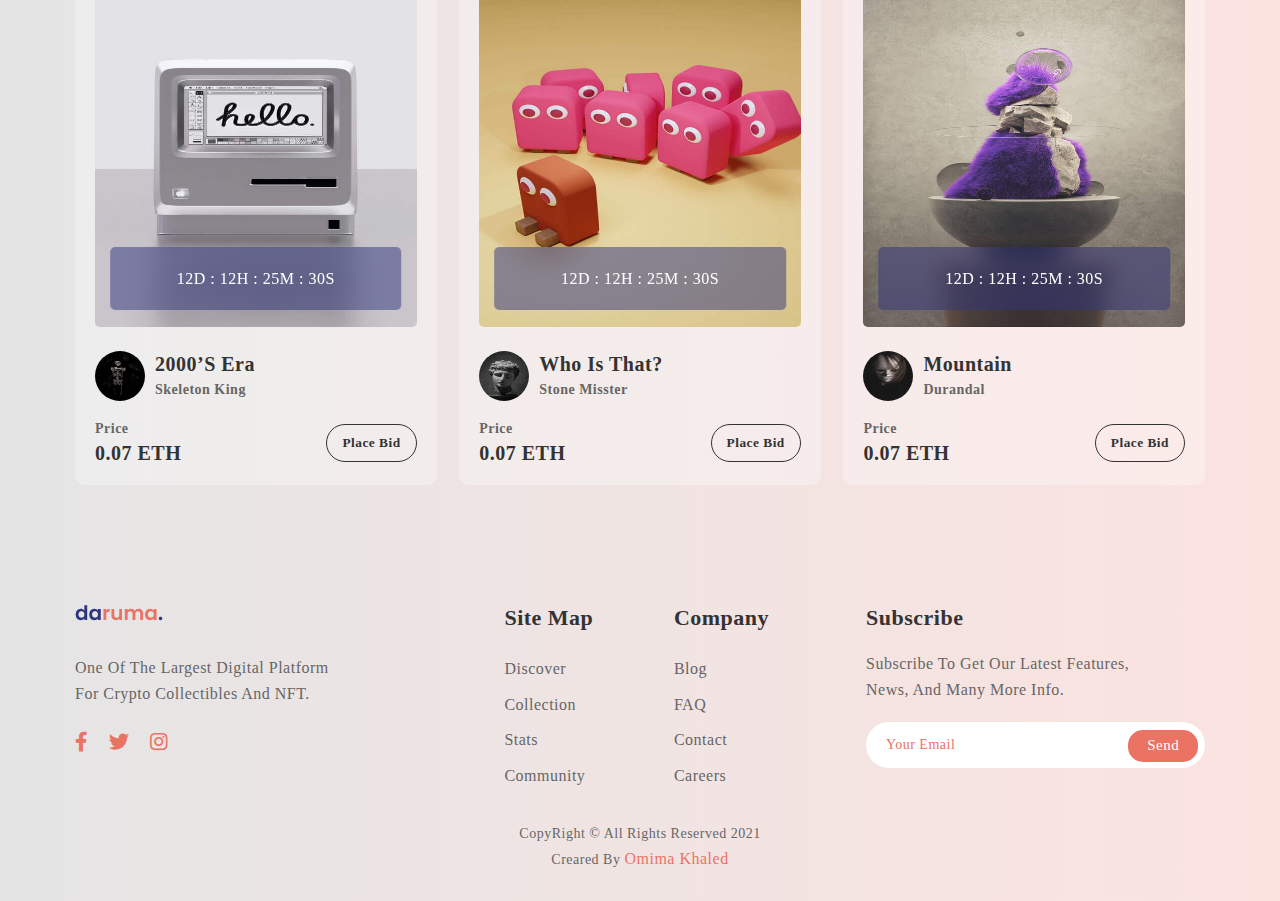
==== commit d80d062f: "Update bids.html" ====
--- a/bids.html
+++ b/bids.html
@@ -497,7 +497,7 @@
             </div>
         </div>
     </section>
-    <footer>
+    <footer style="background-image: var(--gradient-2) ;">
         <div class="container">
             <div class="footer-content">
                 <div>
@@ -578,12 +578,13 @@
             <p class="rights"> CopyRight &copy; all rights reserved 2021 <br> creared by <span>Omima Khaled</span></p>
         </div>
     </footer>
+    <script src="script/nav-script.js"></script>
     <script>
         let lessBidsBtn = document.querySelector(".less-bids");
         lessBidsBtn.addEventListener("click", () => {
             window.open("index.html", "_self");
-        })
+        });
     </script>
 </body>
 
-</html>+</html>
